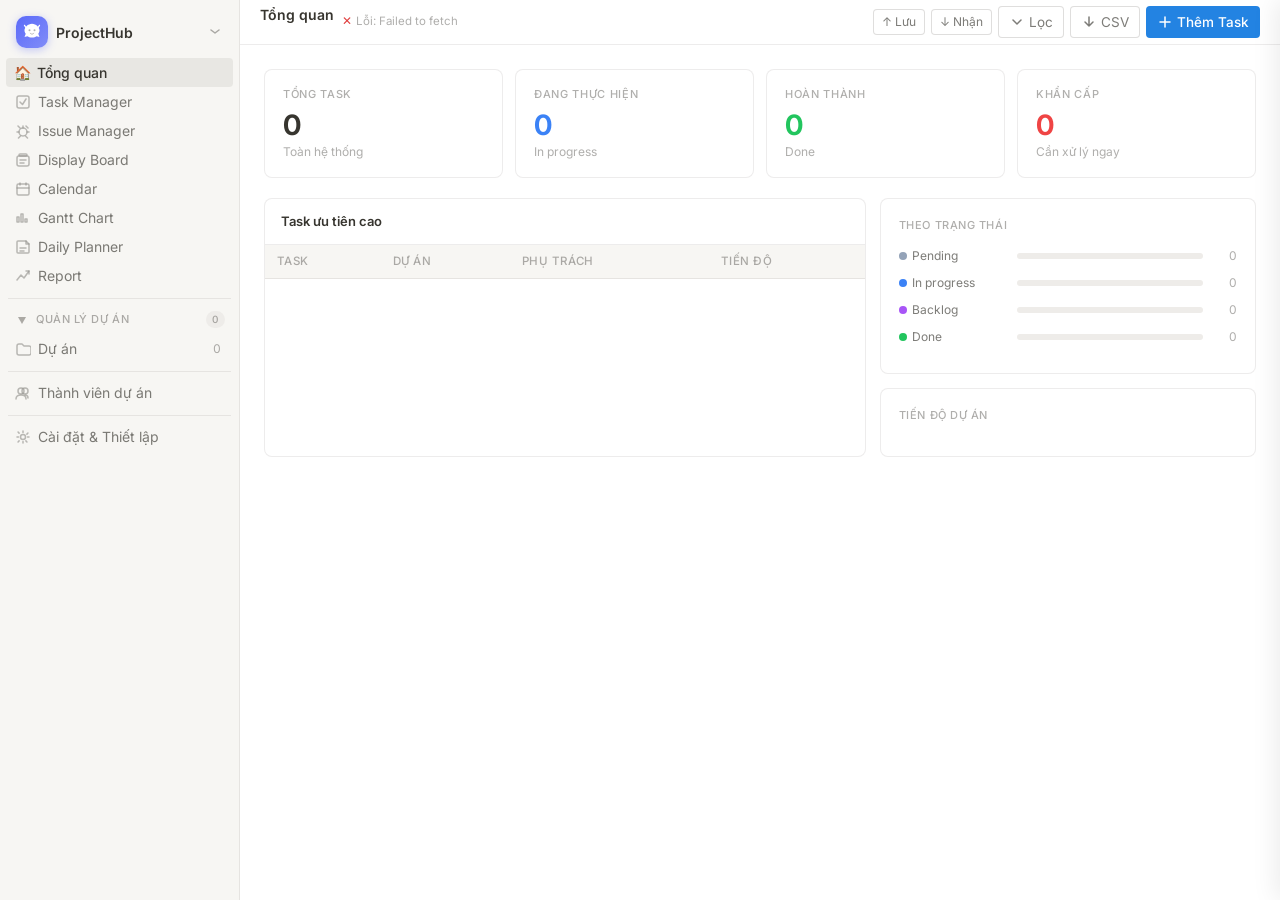
==== index.html @ 3b2a1ba3 "Add files via upload" ====
<!DOCTYPE html>
<html lang="vi">
<head>
<meta charset="UTF-8"/>
<meta name="viewport" content="width=device-width,initial-scale=1.0"/>
<title>ProjectHub – Quản lý dự án</title>
<link rel="stylesheet" href="https://cdn.jsdelivr.net/npm/bootstrap@5.3.3/dist/css/bootstrap.min.css"/>
<script src="https://cdn.jsdelivr.net/npm/bootstrap@5.3.3/dist/js/bootstrap.bundle.min.js"></script>
<link rel="stylesheet" href="styles/main.css"/>
</head>
<body>
</head>
<body>


<!-- LOADING SCREEN -->
<div id="loading-screen" style="
  position:fixed;inset:0;
  background:#f7f6f3;
  display:flex;flex-direction:column;
  align-items:center;justify-content:center;
  z-index:9999;
  font-family:'Inter',-apple-system,sans-serif;
  transition:opacity 0.4s ease;
">
  <div style="margin-bottom:20px">
    <svg width="48" height="48" viewBox="0 0 24 24" fill="#5b6af9">
      <path d="M12 2C7 2 3 6.5 3 10c0 1.5.5 3 1.5 4L3 18l3.5-1c1.5 1 3 1.5 5.5 1.5s4-0.5 5.5-1.5L21 18l-1.5-4c1-1 1.5-2.5 1.5-4C21 6.5 17 2 12 2z"/>
      <circle cx="9" cy="10" r="1.2" fill="rgba(255,255,255,0.8)"/>
      <circle cx="15" cy="10" r="1.2" fill="rgba(255,255,255,0.8)"/>
      <path d="M10 13.5c.5.8 1 1 2 1s1.5-.2 2-1" stroke="rgba(255,255,255,0.8)" stroke-width="1" fill="none" stroke-linecap="round"/>
      <path d="M3 4l2 3M21 4l-2 3" stroke="#5b6af9" stroke-width="1.5" stroke-linecap="round"/>
    </svg>
  </div>
  <div style="font-size:20px;font-weight:700;color:#37352f;margin-bottom:8px">ProjectHub</div>
  <div id="loading-msg" style="font-size:13px;color:rgba(55,53,47,0.5);margin-bottom:24px">Đang kết nối Google Sheets...</div>
  <div style="width:200px;height:3px;background:#eeece9;border-radius:99px;overflow:hidden">
    <div id="loading-bar" style="height:100%;width:0%;background:#2383e2;border-radius:99px;transition:width 0.4s ease;animation:loadProgress 2s ease-in-out infinite"></div>
  </div>

  <style>
    @keyframes loadProgress {
      0%   { width:0%; }
      50%  { width:70%; }
      100% { width:90%; }
    }
  </style>
</div>

<!-- ══ SIDEBAR ══ -->
<aside id="sidebar">
  <div class="sb-header">
    <div class="ws-name">
      <div class="ws-av" style="width:32px;height:32px;border-radius:10px;background:linear-gradient(135deg,#5b6af9,#818cf8);display:flex;align-items:center;justify-content:center;flex-shrink:0;box-shadow:0 2px 8px rgba(91,106,249,0.35)">
        <svg width="20" height="20" viewBox="0 0 24 24" fill="white">
          <path d="M12 2C7 2 3 6.5 3 10c0 1.5.5 3 1.5 4L3 18l3.5-1c1.5 1 3 1.5 5.5 1.5s4-0.5 5.5-1.5L21 18l-1.5-4c1-1 1.5-2.5 1.5-4C21 6.5 17 2 12 2z"/>
          <circle cx="9" cy="10" r="1.2" fill="rgba(0,0,0,0.3)"/>
          <circle cx="15" cy="10" r="1.2" fill="rgba(0,0,0,0.3)"/>
          <path d="M10 13.5c.5.8 1 1 2 1s1.5-.2 2-1" stroke="rgba(0,0,0,0.3)" stroke-width="1" fill="none" stroke-linecap="round"/>
          <path d="M3 4l2 3M21 4l-2 3" stroke="white" stroke-width="1.5" stroke-linecap="round"/>
        </svg>
      </div>
      <span style="flex:1">ProjectHub</span>
      <span style="display:inline-flex;opacity:0.4"><svg width="16" height="16" viewBox="0 0 16 16" fill="none" stroke="currentColor" stroke-width="1.5" stroke-linecap="round" stroke-linejoin="round" ><path d="M4 6l4 3 4-3"/></svg></span>
    </div>
  </div>
  <div class="sb-sec">
    <nav id="main-nav">
      <div class="nav-item active" data-view="dashboard"><span>🏠</span>Tổng quan</div>
      <div class="nav-item" data-view="tasks"><span class="nav-icon"><svg width="16" height="16" viewBox="0 0 16 16" fill="none" stroke="currentColor" stroke-width="1.5" stroke-linecap="round" stroke-linejoin="round" ><rect x="2" y="2" width="12" height="12" rx="2"/><path d="M5 8l2.5 2.5L11 5"/></svg></span>Task Manager</div>
      <div class="nav-item" data-view="issues"><span class="nav-icon"><svg width="16" height="16" viewBox="0 0 16 16" fill="none" stroke="currentColor" stroke-width="1.5" stroke-linecap="round" stroke-linejoin="round" ><circle cx="8" cy="9" r="4"/><path d="M8 5V3m-3 2l-2-2m10 2l-2-2M4 9H2m10 0h2M5.5 13l-2 2m7-2l2 2"/></svg></span>Issue Manager</div>
      <div class="nav-item" data-view="board"><span class="nav-icon"><svg width="16" height="16" viewBox="0 0 16 16" fill="none" stroke="currentColor" stroke-width="1.5" stroke-linecap="round" stroke-linejoin="round" ><rect x="4" y="2" width="8" height="2" rx="1"/><rect x="2" y="4" width="12" height="10" rx="2"/><path d="M5 8h6M5 11h4"/></svg></span>Display Board</div>
      <div class="nav-item" data-view="calendar"><span class="nav-icon"><svg width="16" height="16" viewBox="0 0 16 16" fill="none" stroke="currentColor" stroke-width="1.5" stroke-linecap="round" stroke-linejoin="round" ><rect x="2" y="3" width="12" height="11" rx="1.5"/><path d="M5 2v2m6-2v2M2 7h12"/></svg></span>Calendar</div>
      <div class="nav-item" data-view="gantt"><span class="nav-icon"><svg width="16" height="16" viewBox="0 0 16 16" fill="none" stroke="currentColor" stroke-width="1.5" stroke-linecap="round" stroke-linejoin="round" ><path d="M2 12h2V7H2v5zm4 0h2V4H6v8zm4 0h2V9h-2v3z"/></svg></span>Gantt Chart</div>
      <div class="nav-item" data-view="planner"><span class="nav-icon"><svg width="16" height="16" viewBox="0 0 16 16" fill="none" stroke="currentColor" stroke-width="1.5" stroke-linecap="round" stroke-linejoin="round" ><path d="M11 2H3a1 1 0 00-1 1v10a1 1 0 001 1h10a1 1 0 001-1V5l-3-3z"/><path d="M11 2v3h3M5 9h6M5 12h4"/></svg></span>Daily Planner</div>
      <div class="nav-item" data-view="report"><span class="nav-icon"><svg width="16" height="16" viewBox="0 0 16 16" fill="none" stroke="currentColor" stroke-width="1.5" stroke-linecap="round" stroke-linejoin="round" ><path d="M2 12l4-5 3 3 5-7"/><path d="M11 3h3v3"/></svg></span>Report</div>
    </nav>
  </div>
  <div class="sb-div"></div>
  <div class="sb-sec">
    <div id="sb-proj-toggle" onclick="toggleSbProjects()" style="display:flex;align-items:center;gap:6px;padding:6px 8px;border-radius:var(--radius-md);cursor:pointer;font-size:11px;font-weight:500;color:var(--text3);letter-spacing:.05em;text-transform:uppercase;user-select:none">
      <span id="sb-proj-arrow" style="display:inline-flex;transition:transform .2s;transform:rotate(90deg)"><svg width="16" height="16" viewBox="0 0 16 16" fill="none" stroke="currentColor" stroke-width="1.5" stroke-linecap="round" stroke-linejoin="round" ><path d="M5 4l7 4-7 4V4z" fill="currentColor" stroke="none"/></svg></span>
      Quản lý dự án
      <span id="sb-proj-total" style="margin-left:auto;background:var(--bg3);border-radius:99px;padding:1px 6px;font-size:10px;color:var(--text3)"></span>
    </div>
    <div id="sb-proj-list" style="display:block;overflow:hidden">
      <div id="sb-projects"></div>
    </div>
  </div>
  <div class="sb-div"></div>
  <div class="sb-sec">
    <div class="nav-item" id="nav-resource" onclick="showView('resource')"><span class="nav-icon"><svg width="16" height="16" viewBox="0 0 16 16" fill="none" stroke="currentColor" stroke-width="1.5" stroke-linecap="round" stroke-linejoin="round" ><circle cx="6" cy="6" r="3"/><circle cx="10" cy="6" r="3"/><path d="M1 14c0-2.5 2-4 5-4s5 1.5 5 4"/><path d="M10 10c1.5 0 3 1 3 3"/></svg></span>Thành viên dự án</div>
  </div>
  <div class="sb-div"></div>
  <div class="sb-sec">
    <div class="nav-item" data-view="settings" onclick="showView('settings')"><span class="nav-icon"><svg width="16" height="16" viewBox="0 0 16 16" fill="none" stroke="currentColor" stroke-width="1.5" stroke-linecap="round" stroke-linejoin="round" ><circle cx="8" cy="8" r="2.5"/><path d="M8 2v1.5m0 9V14m4.95-9.95l-1.06 1.06M4.11 11.89l-1.06 1.06M14 8h-1.5m-9 0H2m9.95 4.95l-1.06-1.06M4.11 4.11L3.05 3.05"/></svg></span>Cài đặt &amp; Thiết lập</div>
  </div>
</aside>

<!-- ══ MAIN ══ -->
<div id="main">
  <header id="header">
    <button id="hamburger" onclick="toggleSidebar()" aria-label="Menu" style="display:none;background:none;border:none;cursor:pointer;padding:4px 6px;border-radius:6px;color:var(--text2);flex-shrink:0;align-items:center;justify-content:center">
      <svg width="20" height="20" viewBox="0 0 20 20" fill="none" stroke="currentColor" stroke-width="1.6" stroke-linecap="round">
        <path d="M3 5h14M3 10h14M3 15h14"/>
      </svg>
    </button>
    <span class="breadcrumb" id="breadcrumb"><b>Tổng quan</b></span>
    <div id="sync-status" style="font-size:11.5px;color:var(--text3);display:flex;align-items:center;gap:4px;margin-right:8px;min-width:160px"></div>
  <div class="hdr-right">
      <button class="btn btn-sm" onclick="manualSave()" title="Lưu dữ liệu lên Sheets" style="font-size:12px">↑ Lưu</button>
      <button class="btn btn-sm" onclick="pollFromSheets(false)" title="Tải dữ liệu mới từ Sheets" style="font-size:12px">↓ Nhận</button>
      <button class="btn" onclick="toggleFilter()"><svg width="16" height="16" viewBox="0 0 16 16" fill="none" stroke="currentColor" stroke-width="1.5" stroke-linecap="round" stroke-linejoin="round" ><path d="M4 6l4 4 4-4"/></svg> Lọc</button>
      <button class="btn" onclick="exportCSV()"><svg width="16" height="16" viewBox="0 0 16 16" fill="none" stroke="currentColor" stroke-width="1.5" stroke-linecap="round" stroke-linejoin="round" ><path d="M8 3v9m-4-4l4 4 4-4"/></svg> CSV</button>
      <button class="btn btn-primary" onclick="openTaskModal()"><svg width="16" height="16" viewBox="0 0 16 16" fill="none" stroke="currentColor" stroke-width="1.5" stroke-linecap="round" stroke-linejoin="round" ><path d="M8 3v10M3 8h10"/></svg> Thêm Task</button>
    </div>
  </header>
  <div id="filter-bar">
    <input class="fi" id="f-search" placeholder="🔍 Tìm kiếm..." oninput="applyFilters()" style="min-width:160px"/>
    <select class="fi" id="f-proj" onchange="applyFilters()"><option value="">Tất cả dự án</option></select>
    <select class="fi" id="f-priority" onchange="applyFilters()"><option value="">Tất cả ưu tiên</option></select>
    <select class="fi" id="f-stage" onchange="applyFilters()"><option value="">Tất cả trạng thái</option></select>
    <select class="fi" id="f-person" onchange="applyFilters()"><option value="">Tất cả thành viên</option></select>
    <button class="btn btn-sm" onclick="clearFilters()"><svg width="16" height="16" viewBox="0 0 16 16" fill="none" stroke="currentColor" stroke-width="1.5" stroke-linecap="round" stroke-linejoin="round" ><path d="M4 4l8 8M12 4l-8 8"/></svg> Xóa</button>
  </div>
  <div id="content">

    <!-- DASHBOARD -->
    <div class="view active" id="view-dashboard">
      <div class="stats-grid">
        <div class="stat-card"><div class="stat-lbl">Tổng Task</div><div class="stat-val" id="s-total">0</div><div class="stat-sub">Toàn hệ thống</div></div>
        <div class="stat-card"><div class="stat-lbl">Đang thực hiện</div><div class="stat-val" id="s-inprog" style="color:#3b82f6">0</div><div class="stat-sub">In progress</div></div>
        <div class="stat-card"><div class="stat-lbl">Hoàn thành</div><div class="stat-val" id="s-done" style="color:#22c55e">0</div><div class="stat-sub">Done</div></div>
        <div class="stat-card"><div class="stat-lbl">Khẩn cấp</div><div class="stat-val" id="s-urgent" style="color:#ef4444">0</div><div class="stat-sub">Cần xử lý ngay</div></div>
      </div>
      <div style="display:grid;grid-template-columns:1.6fr 1fr;gap:14px">
        <div class="tbl-wrap" style="max-height:360px;overflow-y:auto">
          <div style="padding:13px 16px;font-size:13px;font-weight:600;border-bottom:1px solid var(--border)">Task ưu tiên cao</div>
          <table><thead><tr><th>Task</th><th>Dự án</th><th>Phụ trách</th><th>Tiến độ</th></tr></thead>
          <tbody id="dash-tb"></tbody></table>
        </div>
        <div style="display:flex;flex-direction:column;gap:14px">
          <div class="chart-box"><div class="chart-title">Theo trạng thái</div><div id="dash-stage"></div></div>
          <div class="chart-box"><div class="chart-title">Tiến độ dự án</div><div id="dash-proj"></div></div>
        </div>
      </div>
    </div>

    <!-- TASKS -->
    <div class="view" id="view-tasks">
      <div class="sec-hdr"><div class="sec-title">Task Manager</div><span id="task-cnt" style="font-size:12px;color:var(--text3)"></span></div>
      <div class="tbl-wrap">
        <table><thead><tr>
          <th>Tên Task</th><th>Dự án</th><th>Trạng thái</th>
          <th>Ưu tiên</th><th>Phụ trách</th><th>Bắt đầu</th><th>Deadline</th><th>Tiến độ</th><th>Giờ</th>
        </tr></thead><tbody id="task-tbody"></tbody></table>
      </div>
    </div>

    <!-- ISSUES VIEW -->
    <div class="view" id="view-issues">
      <div class="sec-hdr">
        <div class="sec-title" id="issues-title">Issue Manager</div>
        <div style="display:flex;gap:8px;align-items:center">
          <select class="fi" id="f-issue-proj" onchange="renderIssues()" style="font-size:12px"></select>
          <button class="btn btn-primary" onclick="openIssueModal()"><svg width="16" height="16" viewBox="0 0 16 16" fill="none" stroke="currentColor" stroke-width="1.5" stroke-linecap="round" stroke-linejoin="round" ><path d="M8 3v10M3 8h10"/></svg> Thêm Issue</button>
        </div>
      </div>
      <div class="tbl-wrap" style="overflow-x:auto">
        <table id="issues-table" style="min-width:1300px">
          <thead><tr>
            <th style="width:52px">Giao Task</th>
            <th style="width:48px">STT</th>
            <th style="width:70px">Dự án</th>
            <th style="width:100px">Phân hệ</th>
            <th style="min-width:160px">Chức năng</th>
            <th style="min-width:200px">Mô tả Issue</th>
            <th style="width:100px">Ngày log</th>
            <th style="width:110px">Loại</th>
            <th style="width:120px">Người phụ trách</th>
            <th style="width:120px">PIC xử lý Issue</th>
            <th style="width:100px">Tình trạng</th>
            <th style="width:110px">Ngày hoàn thành</th>
            <th style="width:120px">Người kiểm tra</th>
            <th style="width:110px">Ngày xác nhận</th>
            <th style="width:130px">Tình trạng XN</th>
            <th style="min-width:140px">Ghi chú</th>
            <th style="width:80px"></th>
          </tr></thead>
          <tbody id="issues-tbody"></tbody>
        </table>
      </div>
    </div>

    <!-- BOARD -->
    <div class="view" id="view-board">
      <div class="sec-hdr"><div class="sec-title">Display Board</div></div>
      <div class="board-tab-bar">
        <div class="board-tab active" id="btab-stage" onclick="switchBoardTab('stage')"><svg width="16" height="16" viewBox="0 0 16 16" fill="none" stroke="currentColor" stroke-width="1.5" stroke-linecap="round" stroke-linejoin="round" ><path d="M9 2H3a1 1 0 00-1 1v5l7 7 5-5-7-7z"/><circle cx="5" cy="6" r="1" fill="currentColor" stroke="none"/></svg> Theo trạng thái</div>
        <div class="board-tab" id="btab-member" onclick="switchBoardTab('member')"><svg width="16" height="16" viewBox="0 0 16 16" fill="none" stroke="currentColor" stroke-width="1.5" stroke-linecap="round" stroke-linejoin="round" ><circle cx="8" cy="6" r="3"/><path d="M3 14c0-2.5 2-4 5-4s5 1.5 5 4"/></svg> Theo thành viên</div>
      </div>
      <div class="board-cols" id="board-root"></div>
    </div>

    <!-- CALENDAR -->
    <div class="view" id="view-calendar">
      <div class="sec-hdr">
        <div class="sec-title">Calendar</div>
        <div style="display:flex;align-items:center;gap:10px">
          <button class="btn btn-sm" onclick="prevMonth()">‹</button>
          <span id="cal-lbl" style="font-size:13px;font-weight:600;min-width:130px;text-align:center"></span>
          <button class="btn btn-sm" onclick="nextMonth()">›</button>
        </div>
      </div>
      <div class="cal-grid" id="cal-root"></div>
    </div>

    <!-- GANTT -->
    <div class="view" id="view-gantt">
      <div class="sec-hdr"><div class="sec-title">Gantt Chart</div></div>
      <div class="gantt-wrap"><div class="gantt-inner">
        <div class="gantt-lp">
          <div class="gantt-hdr"><span style="flex:1">Task</span><span style="width:80px">Stage</span><span style="width:46px">%</span></div>
          <div id="gantt-left"></div>
        </div>
        <div class="gantt-rp">
          <div class="gantt-tl" id="gantt-tl"></div>
          <div id="gantt-bars"></div>
        </div>
      </div></div>
    </div>

    <!-- PLANNER -->
    <div class="view" id="view-planner">
      <div class="sec-hdr"><div class="sec-title">Daily Planner</div><span id="plan-date" style="font-size:12px;color:var(--text3)"></span></div>
      <div class="planner-grid">
        <div class="pbox">
          <div class="pbox-title">Schedule <span style="margin-left:auto;font-weight:400;font-size:12px;color:var(--text3)">Tổng: <b id="plan-h">0</b>h</span></div>
          <div style="display:grid;grid-template-columns:auto 1fr 55px;gap:8px;font-size:10.5px;font-weight:600;color:var(--text3);text-transform:uppercase;letter-spacing:.04em;padding-bottom:6px;border-bottom:1px solid var(--border);margin-bottom:4px">
            <span>Ưu tiên</span><span>Task</span><span style="text-align:right">Giờ</span>
          </div>
          <div id="plan-rows"></div>
        </div>
        <div class="pbox">
          <div class="pbox-title">Bảng nhiệm vụ</div>
          <div class="mini-grid" id="mini-board"></div>
        </div>
      </div>
    </div>

    <!-- REPORT -->
    <div class="view" id="view-report">
      <div class="sec-hdr"><div class="sec-title">Report & Analytics</div></div>
      <div class="stats-grid" id="r-stats" style="margin-bottom:16px"></div>
      <div class="report-grid">
        <div class="chart-box"><div class="chart-title">Tiến độ theo dự án</div><div id="r-proj"></div></div>
        <div class="chart-box"><div class="chart-title">Phân bố ưu tiên</div><div id="r-prio"></div></div>
        <div class="chart-box"><div class="chart-title">Phân bố trạng thái</div><div id="r-stage"></div></div>
        <div class="chart-box"><div class="chart-title">Task theo bộ phận</div><div id="r-dept"></div></div>
      </div>
    </div>

    <!-- RESOURCE VIEW -->
    <div class="view" id="view-resource">
      <div class="sec-hdr">
        <div class="sec-title">Thành viên dự án</div>
        <button class="btn btn-primary" onclick="openMemberModal()"><svg width="16" height="16" viewBox="0 0 16 16" fill="none" stroke="currentColor" stroke-width="1.5" stroke-linecap="round" stroke-linejoin="round" ><path d="M8 3v10M3 8h10"/></svg> Thêm thành viên</button>
      </div>
      <!-- Stats -->
      <div class="stats-grid" style="grid-template-columns:repeat(4,1fr)" id="res-stats"></div>
      <!-- Filter bar -->
      <div style="display:flex;align-items:center;gap:8px;margin-bottom:16px;flex-wrap:wrap">
        <input class="fi" id="res-search" placeholder="🔍 Tìm thành viên..." oninput="renderResource()" style="min-width:180px"/>
        <select class="fi" id="res-pos-filter" onchange="renderResource()"><option value="">Tất cả vị trí</option></select>
      </div>
      <div id="members-grid" style="background:var(--bg);border:1px solid var(--border);border-radius:var(--radius-lg);overflow:hidden"></div>
    </div>

    <!-- PROJECTS OVERVIEW -->
    <div class="view" id="view-projects">
      <div class="sec-hdr">
        <div class="sec-title">Quản lý dự án</div>
        <button class="btn btn-primary" onclick="openNewProjModal()"><svg width="16" height="16" viewBox="0 0 16 16" fill="none" stroke="currentColor" stroke-width="1.5" stroke-linecap="round" stroke-linejoin="round" ><path d="M8 3v10M3 8h10"/></svg> Tạo dự án mới</button>
      </div>
      <div style="display:flex;gap:0;border-bottom:1px solid var(--border);margin-bottom:20px">
        <div id="ptab-open" onclick="switchProjOverviewTab('open')" style="padding:8px 16px;font-size:13px;cursor:pointer;color:var(--accent);border-bottom:2px solid var(--accent);font-weight:500;margin-bottom:-1px">Đang mở</div>
        <div id="ptab-closed" onclick="switchProjOverviewTab('closed')" style="padding:8px 16px;font-size:13px;cursor:pointer;color:var(--text2);border-bottom:2px solid transparent;margin-bottom:-1px">Đã đóng</div>
      </div>
      <div id="proj-overview-cards" style="background:var(--bg);border:1px solid var(--border);border-radius:var(--radius-lg);overflow:hidden"></div>
    </div>

    <!-- PROJECT DETAIL VIEW -->
    <div class="view" id="view-proj-detail">
      <div style="display:flex;align-items:center;gap:10px;margin-bottom:20px">
        <button class="btn btn-sm" onclick="backToProjList()"><svg width="16" height="16" viewBox="0 0 16 16" fill="none" stroke="currentColor" stroke-width="1.5" stroke-linecap="round" stroke-linejoin="round" ><path d="M10 8H3m0 0l3-3M3 8l3 3"/></svg> Quản lý dự án</button>
        <div id="vpd-breadcrumb" style="font-size:13px;color:var(--text2)"></div>
      </div>
      <div id="vpd-content"></div>
    </div>

    <!-- SETTINGS -->
    <div class="view" id="view-settings">
      <div class="sec-hdr"><div class="sec-title">Cài đặt hệ thống</div></div>
      <div class="settings-layout">
        <div class="settings-nav">
          <div class="settings-nav-item active" data-sec="stages">Trạng thái</div>
          <div class="settings-nav-item" data-sec="priorities">Mức độ ưu tiên</div>
          <div class="settings-nav-item" data-sec="positions">Vị trí</div>
          <div class="settings-nav-item" data-sec="modules">Phân hệ</div>
          <div class="settings-nav-item" data-sec="issueTypes">Loại Issue</div>
          <div class="settings-nav-item" data-sec="issueStatuses">Tình trạng Issue</div>
          <div class="settings-nav-item" data-sec="confirmStatuses">Tình trạng XN</div>
        </div>
        <div class="settings-content">

          <!-- STAGES SECTION -->
          <div class="settings-section active" id="sec-stages">
            <div class="settings-title">Trạng thái Task</div>
            <div class="settings-desc">Quản lý các trạng thái dùng trong hệ thống. Trạng thái được áp dụng cho tất cả task.</div>
            <table class="cat-table"><thead><tr><th>Màu</th><th>Tên trạng thái</th><th>Mô tả</th><th style="width:80px">Hành động</th></tr></thead>
            <tbody id="stages-tbody"></tbody></table>
            <div class="add-row" id="stage-add-row">
              <input id="new-stage-name" placeholder="Tên trạng thái mới..." style="flex:1" onkeydown="if(event.key==='Enter')addCategory('stages')" />
              <input id="new-stage-color" type="color" value="#3b82f6" style="width:38px;height:32px;padding:2px;border:1px solid var(--border2);border-radius:var(--radius-md);cursor:pointer" />
              <input id="new-stage-desc" placeholder="Mô tả..." style="flex:1" />
              <button class="btn btn-primary btn-sm" onclick="addCategory('stages')">+ Thêm</button>
            </div>
          </div>

          <!-- PRIORITIES SECTION -->
          <div class="settings-section" id="sec-priorities">
            <div class="settings-title">Mức độ ưu tiên</div>
            <div class="settings-desc">Quản lý các mức ưu tiên. Mức độ được áp dụng khi tạo và lọc task.</div>
            <table class="cat-table"><thead><tr><th>Màu</th><th>Tên ưu tiên</th><th>Mô tả</th><th style="width:80px">Hành động</th></tr></thead>
            <tbody id="priorities-tbody"></tbody></table>
            <div class="add-row">
              <input id="new-priority-name" placeholder="Tên mức ưu tiên mới..." style="flex:1" onkeydown="if(event.key==='Enter')addCategory('priorities')" />
              <input id="new-priority-color" type="color" value="#f97316" style="width:38px;height:32px;padding:2px;border:1px solid var(--border2);border-radius:var(--radius-md);cursor:pointer" />
              <input id="new-priority-desc" placeholder="Mô tả..." style="flex:1" />
              <button class="btn btn-primary btn-sm" onclick="addCategory('priorities')">+ Thêm</button>
            </div>
          </div>

          <!-- POSITIONS SECTION -->
          <div class="settings-section" id="sec-positions">
            <div class="settings-title">Vị trí (Chức danh)</div>
            <div class="settings-desc">Quản lý các vị trí/chức danh trong nhóm dự án. Được dùng khi thêm thành viên.</div>
            <table class="cat-table"><thead><tr><th>Màu</th><th>Tên vị trí</th><th>Mô tả</th><th style="width:80px">Hành động</th></tr></thead>
            <tbody id="positions-tbody"></tbody></table>
            <div class="add-row">
              <input id="new-position-name" placeholder="Tên vị trí mới (PM, Lead, Member...)..." style="flex:1" onkeydown="if(event.key==='Enter')addCategory('positions')" />
              <input id="new-position-color" type="color" value="#2563eb" style="width:38px;height:32px;padding:2px;border:1px solid var(--border2);border-radius:var(--radius-md);cursor:pointer" />
              <input id="new-position-desc" placeholder="Mô tả vai trò..." style="flex:1" />
              <button class="btn btn-primary btn-sm" onclick="addCategory('positions')">+ Thêm</button>
            </div>
          </div>

          <!-- MODULES SECTION -->
          <div class="settings-section" id="sec-modules">
            <div class="settings-title">Phân hệ</div>
            <div class="settings-desc">Quản lý danh mục phân hệ. Mỗi phân hệ có tên viết tắt (hiển thị trong bảng) và tên đầy đủ.</div>
            <table class="cat-table"><thead><tr>
              <th>Màu</th><th>Tên viết tắt</th><th>Tên đầy đủ</th><th style="width:80px">Hành động</th>
            </tr></thead>
            <tbody id="modules-tbody"></tbody></table>
            <div class="add-row">
              <input id="new-module-name" placeholder="Tên viết tắt (VD: KT, CRM...)" style="width:140px;text-transform:uppercase" onkeydown="if(event.key==='Enter')addCategory('modules')" oninput="this.value=this.value.toUpperCase()" />
              <input id="new-module-color" type="color" value="#3b82f6" style="width:38px;height:32px;padding:2px;border:1px solid var(--border2);border-radius:var(--radius-md);cursor:pointer" />
              <input id="new-module-fullname" placeholder="Tên đầy đủ phân hệ..." style="flex:1" onkeydown="if(event.key==='Enter')addCategory('modules')" />
              <button class="btn btn-primary btn-sm" onclick="addCategory('modules')">+ Thêm</button>
            </div>
          </div>

          <!-- ISSUE TYPES SECTION -->
          <div class="settings-section" id="sec-issueTypes">
            <div class="settings-title">Loại Issue</div>
            <div class="settings-desc">Quản lý các loại issue. Được dùng ở cột "Loại" trong Issue Manager.</div>
            <table class="cat-table"><thead><tr>
              <th>Màu</th><th>Tên loại</th><th>Mô tả</th><th style="width:80px">Hành động</th>
            </tr></thead>
            <tbody id="issueTypes-tbody"></tbody></table>
            <div class="add-row">
              <input id="new-issueType-name" placeholder="Tên loại issue..." style="flex:1" onkeydown="if(event.key==='Enter')addCategory('issueTypes')" />
              <input id="new-issueType-color" type="color" value="#ef4444" style="width:38px;height:32px;padding:2px;border:1px solid var(--border2);border-radius:var(--radius-md);cursor:pointer" />
              <input id="new-issueType-desc" placeholder="Mô tả..." style="flex:1" />
              <button class="btn btn-primary btn-sm" onclick="addCategory('issueTypes')">+ Thêm</button>
            </div>
          </div>

          <!-- ISSUE STATUSES SECTION -->
          <div class="settings-section" id="sec-issueStatuses">
            <div class="settings-title">Tình trạng Issue</div>
            <div class="settings-desc">Quản lý các tình trạng xử lý issue. Cột "Tình trạng" trong Issue Manager sẽ lấy từ danh mục này.</div>
            <table class="cat-table"><thead><tr><th>Màu</th><th>Tên tình trạng</th><th>Mô tả</th><th style="width:80px">Hành động</th></tr></thead>
            <tbody id="issueStatuses-tbody"></tbody></table>
            <div class="add-row">
              <input id="new-issueStatus-name" placeholder="Tên tình trạng mới..." style="flex:1" onkeydown="if(event.key==='Enter')addCategory('issueStatuses')" />
              <input id="new-issueStatus-color" type="color" value="#3b82f6" style="width:38px;height:32px;padding:2px;border:1px solid var(--border2);border-radius:var(--radius-md);cursor:pointer" />
              <input id="new-issueStatus-desc" placeholder="Mô tả..." style="flex:1" />
              <button class="btn btn-primary btn-sm" onclick="addCategory('issueStatuses')">+ Thêm</button>
            </div>
          </div>

          <!-- CONFIRM STATUSES SECTION -->
          <div class="settings-section" id="sec-confirmStatuses">
            <div class="settings-title">Tình trạng xác nhận</div>
            <div class="settings-desc">Quản lý các tình trạng xác nhận issue. Cột "Tình trạng XN" trong Issue Manager lấy từ đây.</div>
            <table class="cat-table"><thead><tr><th>Màu</th><th>Tên tình trạng</th><th>Mô tả</th><th style="width:80px">Hành động</th></tr></thead>
            <tbody id="confirmStatuses-tbody"></tbody></table>
            <div class="add-row">
              <input id="new-confirmStatus-name" placeholder="Tên tình trạng xác nhận..." style="flex:1" onkeydown="if(event.key==='Enter')addCategory('confirmStatuses')" />
              <input id="new-confirmStatus-color" type="color" value="#16a34a" style="width:38px;height:32px;padding:2px;border:1px solid var(--border2);border-radius:var(--radius-md);cursor:pointer" />
              <input id="new-confirmStatus-desc" placeholder="Mô tả..." style="flex:1" />
              <button class="btn btn-primary btn-sm" onclick="addCategory('confirmStatuses')">+ Thêm</button>
            </div>
          </div>

        </div>
      </div>
    </div>

  </div><!-- /content -->
</div><!-- /main -->

<!-- DETAIL PANEL -->
<div id="dp">
  <div class="dp-hdr">
    <div style="flex:1">
      <div id="dp-title" style="font-size:16px;font-weight:600;margin-bottom:5px"></div>
      <div id="dp-sub" style="font-size:12px;color:var(--text3)"></div>
    </div>
    <button class="modal-close" onclick="closeDP()"><svg width="16" height="16" viewBox="0 0 16 16" fill="none" stroke="currentColor" stroke-width="1.5" stroke-linecap="round" stroke-linejoin="round" ><path d="M4 4l8 8M12 4l-8 8"/></svg></button>
  </div>
  <div class="dp-body">
    <div style="display:flex;gap:8px;flex-wrap:wrap;margin-bottom:16px" id="dp-badges"></div>
    <div class="dp-fl">
      <div class="dp-fl-label">Tiến độ</div>
      <div class="prog-wrap" style="margin-top:6px">
        <div class="prog-track" style="height:10px;flex:1"><div id="dp-bar" style="height:100%;border-radius:99px;background:var(--accent)"></div></div>
        <span class="prog-pct" id="dp-pct">0%</span>
      </div>
    </div>
    <div class="frow" style="margin-bottom:14px">
      <div class="dp-fl"><div class="dp-fl-label">Bắt đầu</div><div class="dp-fl-val" id="dp-start"></div></div>
      <div class="dp-fl"><div class="dp-fl-label">Deadline</div><div class="dp-fl-val" id="dp-due"></div></div>
    </div>
    <div class="frow" style="margin-bottom:14px">
      <div class="dp-fl"><div class="dp-fl-label">Phụ trách</div><div class="dp-fl-val" id="dp-person"></div></div>
      <div class="dp-fl"><div class="dp-fl-label">Số giờ</div><div class="dp-fl-val" id="dp-hours"></div></div>
    </div>
    <div class="dp-fl"><div class="dp-fl-label">Mô tả</div><div class="dp-fl-val" id="dp-desc" style="color:var(--text2);line-height:1.6;margin-top:4px"></div></div>
    <div style="display:flex;gap:8px;margin-top:20px">
      <button class="btn btn-primary" style="flex:1" id="dp-edit-btn"><svg width="16" height="16" viewBox="0 0 16 16" fill="none" stroke="currentColor" stroke-width="1.5" stroke-linecap="round" stroke-linejoin="round" ><path d="M11 2l3 3-8 8H3v-3l8-8z"/></svg> Chỉnh sửa</button>
      <button class="btn btn-danger" id="dp-del-btn"><svg width="16" height="16" viewBox="0 0 16 16" fill="none" stroke="currentColor" stroke-width="1.5" stroke-linecap="round" stroke-linejoin="round" ><path d="M3 5h10m-7 0V3h4v2M6 5v7m4-7v7M4 5l1 9h6l1-9"/></svg> Xóa</button>
    </div>
  </div>
</div>

<!-- TASK MODAL -->
<div id="modal-ov">
  <div id="modal">
    <div class="modal-hdr">
      <div class="modal-title" id="modal-title">Thêm Task mới</div>
      <button class="modal-close" onclick="closeTaskModal()"><svg width="16" height="16" viewBox="0 0 16 16" fill="none" stroke="currentColor" stroke-width="1.5" stroke-linecap="round" stroke-linejoin="round" ><path d="M4 4l8 8M12 4l-8 8"/></svg></button>
    </div>
    <div class="modal-body">
      <div class="fg" style="margin-bottom:14px">
        <label class="fl">Tên Task *</label>
        <input class="fi-inp" id="fi-name" placeholder="Nhập tên task..."/>
      </div>
      <div class="frow">
        <div class="fg"><label class="fl">Dự án</label><select class="fi-sel" id="fi-proj"></select></div>
        
      </div>
      <div class="frow">
        <div class="fg"><label class="fl">Trạng thái</label><select class="fi-sel" id="fi-stage"></select></div>
        <div class="fg"><label class="fl">Mức độ ưu tiên</label><select class="fi-sel" id="fi-priority"></select></div>
      </div>
      <div class="frow">
        <div class="fg"><label class="fl">Người phụ trách</label>
          <select class="fi-sel" id="fi-person"></select>
        </div>
        <div class="fg"><label class="fl">Số giờ ước tính</label><input class="fi-inp" type="number" id="fi-hours" min="1" value="8"/></div>
      </div>
      <div class="frow">
        <div class="fg"><label class="fl">Ngày bắt đầu</label><input class="fi-inp" type="date" id="fi-start"/></div>
        <div class="fg"><label class="fl">Deadline</label><input class="fi-inp" type="date" id="fi-due"/></div>
      </div>
      <div class="fg">
        <label class="fl">Tiến độ (%)</label>
        <div style="display:flex;align-items:center;gap:10px">
          <input type="range" id="fi-prog" min="0" max="100" value="0" style="flex:1" oninput="document.getElementById('fi-prog-val').textContent=this.value+'%'"/>
          <span id="fi-prog-val" style="font-size:13px;font-weight:500;min-width:36px">0%</span>
        </div>
      </div>
      <div class="fg"><label class="fl">Mô tả</label><textarea class="fi-ta" id="fi-desc" placeholder="Mô tả chi tiết..."></textarea></div>
    </div>
    <div class="modal-ftr">
      <button class="btn" onclick="closeTaskModal()">Hủy</button>
      <button class="btn btn-primary" onclick="saveTask()">Lưu Task</button>
    </div>
  </div>
</div>

<!-- PROJECT MODAL -->
<div id="proj-modal-ov" style="position:fixed;inset:0;background:rgba(15,15,15,.35);display:none;align-items:center;justify-content:center;z-index:999;backdrop-filter:blur(2px)">
  <div style="background:var(--bg);border-radius:var(--radius-lg);width:560px;max-height:85vh;overflow-y:auto;box-shadow:0 24px 64px rgba(0,0,0,.2);border:1px solid var(--border)">
    <div class="modal-hdr"><div class="modal-title">Tạo dự án mới</div><button class="modal-close" onclick="closeProjModal()"><svg width="16" height="16" viewBox="0 0 16 16" fill="none" stroke="currentColor" stroke-width="1.5" stroke-linecap="round" stroke-linejoin="round" ><path d="M4 4l8 8M12 4l-8 8"/></svg></button></div>
    <div class="modal-body">
      <div class="frow" style="grid-template-columns:140px 1fr 1fr">
        <div class="fg"><label class="fl">Mã dự án *</label><input class="fi-inp" id="pfi-code" placeholder="PRJ-001" style="text-transform:uppercase" oninput="this.value=this.value.toUpperCase()"/></div>
        <div class="fg"><label class="fl">Tên viết tắt *</label><input class="fi-inp" id="pfi-short" placeholder="VD: FIN, OPS..." style="text-transform:uppercase" oninput="this.value=this.value.toUpperCase()" maxlength="8"/></div>
        <div class="fg"><label class="fl">Tình trạng</label>
          <select class="fi-sel" id="pfi-status"><option value="open">Đang mở</option><option value="closed">Đã đóng</option></select>
        </div>
      </div>
      <div class="fg"><label class="fl">Logo URL (link ảnh logo dự án)</label><input class="fi-inp" id="pfi-logo" placeholder="https://..." /></div>
      <div class="fg"><label class="fl">Tên dự án *</label><input class="fi-inp" id="pfi-name" placeholder="Nhập tên đầy đủ của dự án..." style="font-size:14px;font-weight:500"/></div>
      <div class="fg"><label class="fl">Mô tả dự án</label><textarea class="fi-ta" id="pfi-desc" placeholder="Mô tả ngắn về dự án..."></textarea></div>
      <div class="frow">
        <div class="fg"><label class="fl">Ngày bắt đầu</label><input class="fi-inp" type="date" id="pfi-start"/></div>
        <div class="fg"><label class="fl">Ngày kết thúc dự kiến</label><input class="fi-inp" type="date" id="pfi-end"/></div>
        <div class="fg"><label class="fl">Màu chủ đề</label><input type="color" id="pfi-color" value="#2563eb" style="width:100%;height:36px;padding:3px;border:1px solid var(--border2);border-radius:var(--radius-md);cursor:pointer"/></div>
      </div>
      <div class="fg"><label class="fl">Quản lý dự án</label><input class="fi-inp" id="pfi-pm" placeholder="Tên người quản lý..."/></div>
    </div>
    <div class="modal-ftr">
      <button class="btn" onclick="closeProjModal()">Hủy</button>
      <button class="btn btn-primary" onclick="saveProject()">Tạo dự án</button>
    </div>
  </div>
</div>

<!-- CONFIRM -->
<div id="confirm-ov">
  <div id="confirm-box">
    <h3 id="confirm-title">Xác nhận</h3>
    <p id="confirm-msg">Bạn có chắc chắn?</p>
    <div class="frow">
      <button class="btn" onclick="confirmResolve(false)">Hủy</button>
      <button class="btn btn-danger" onclick="confirmResolve(true)" id="confirm-ok-btn">Xác nhận</button>
    </div>
  </div>
</div>


<!-- MEMBER MODAL -->
<div id="member-modal-ov" style="position:fixed;inset:0;background:rgba(15,15,15,.35);display:none;align-items:center;justify-content:center;z-index:999;backdrop-filter:blur(2px)">
  <div style="background:var(--bg);border-radius:var(--radius-lg);width:520px;max-height:85vh;overflow-y:auto;box-shadow:0 24px 64px rgba(0,0,0,.2);border:1px solid var(--border)">
    <div class="modal-hdr">
      <div class="modal-title" id="member-modal-title">Thêm thành viên</div>
      <button class="modal-close" onclick="closeMemberModal()"><svg width="16" height="16" viewBox="0 0 16 16" fill="none" stroke="currentColor" stroke-width="1.5" stroke-linecap="round" stroke-linejoin="round" ><path d="M4 4l8 8M12 4l-8 8"/></svg></button>
    </div>
    <div class="modal-body">
      <div class="frow">
        <div class="fg"><label class="fl">Họ và tên *</label><input class="fi-inp" id="mfi-name" placeholder="Nguyễn Văn A..."/></div>
        <div class="fg"><label class="fl">Email *</label><input class="fi-inp" id="mfi-email" type="email" placeholder="example@company.com"/></div>
      </div>
      <div class="fg"><label class="fl">Vị trí / Chức danh</label><select class="fi-sel" id="mfi-position"></select></div>
      <div class="frow">
        <div class="fg"><label class="fl">Màu avatar</label><input type="color" id="mfi-color" value="#2563eb" style="width:100%;height:36px;padding:3px;border:1px solid var(--border2);border-radius:var(--radius-md);cursor:pointer"/></div>
        <div class="fg"><label class="fl">Số điện thoại</label><input class="fi-inp" id="mfi-phone" placeholder="0901 234 567"/></div>
      </div>
      <div class="fg"><label class="fl">Ghi chú</label><textarea class="fi-ta" id="mfi-note" placeholder="Kỹ năng, thông tin thêm..."></textarea></div>
    </div>
    <div class="modal-ftr">
      <button class="btn" onclick="closeMemberModal()">Hủy</button>
      <button class="btn btn-primary" onclick="saveMember()">Lưu</button>
    </div>
  </div>
</div>


<!-- ISSUE MODAL -->
<div id="issue-modal-ov" style="position:fixed;inset:0;background:rgba(15,15,15,.35);display:none;align-items:center;justify-content:center;z-index:999;backdrop-filter:blur(2px)">
  <div style="background:var(--bg);border-radius:var(--radius-lg);width:700px;max-height:90vh;overflow-y:auto;box-shadow:0 24px 64px rgba(0,0,0,.2);border:1px solid var(--border)">
    <div class="modal-hdr">
      <div class="modal-title" id="issue-modal-title">Thêm Issue mới</div>
      <button class="modal-close" onclick="closeIssueModal()"><svg width="16" height="16" viewBox="0 0 16 16" fill="none" stroke="currentColor" stroke-width="1.5" stroke-linecap="round" stroke-linejoin="round" ><path d="M4 4l8 8M12 4l-8 8"/></svg></button>
    </div>
    <div class="modal-body">
      <div class="fg"><label class="fl">Dự án *</label><select class="fi-sel" id="ifi-proj"></select></div>
      <div class="frow">
        <div class="fg"><label class="fl">Phân hệ</label><select class="fi-sel" id="ifi-module"></select></div>
        <div class="fg"><label class="fl">Chức năng</label><input class="fi-inp" id="ifi-feature" placeholder="Tên chức năng..."/></div>
      </div>
      <div class="fg"><label class="fl">Mô tả Issue *</label><textarea class="fi-ta" id="ifi-desc" placeholder="Mô tả chi tiết issue..."></textarea></div>
      <div class="frow">
        <div class="fg"><label class="fl">Ngày log Issue</label><input class="fi-inp" type="date" id="ifi-log-date"/></div>
        <div class="fg"><label class="fl">Loại Issue</label><select class="fi-sel" id="ifi-type"></select></div>
      </div>
      <div class="frow">
        <div class="fg"><label class="fl">Người phụ trách</label><select class="fi-sel" id="ifi-owner"></select></div>
        <div class="fg"><label class="fl">PIC xử lý Issue</label><select class="fi-sel" id="ifi-pic"></select></div>
      </div>
      <div class="frow">
        <div class="fg"><label class="fl">Tình trạng</label><select class="fi-sel" id="ifi-status"></select></div>
        <div class="fg"><label class="fl">Ngày hoàn thành</label><input class="fi-inp" type="date" id="ifi-done-date"/></div>
      </div>
      <div class="frow">
        <div class="fg"><label class="fl">Người kiểm tra</label><select class="fi-sel" id="ifi-tester"></select></div>
        <div class="fg"><label class="fl">Ngày xác nhận</label><input class="fi-inp" type="date" id="ifi-confirm-date"/></div>
      </div>
      <div class="fg"><label class="fl">Tình trạng xác nhận</label><select class="fi-sel" id="ifi-confirm-status"></select></div>
      <div class="fg"><label class="fl">Ghi chú</label><textarea class="fi-ta" id="ifi-note" placeholder="Ghi chú thêm..." style="min-height:50px"></textarea></div>
    </div>
    <div class="modal-ftr">
      <button class="btn" onclick="closeIssueModal()">Hủy</button>
      <button class="btn btn-primary" onclick="saveIssue()">Lưu Issue</button>
    </div>
  </div>
</div>

<div id="toast"></div>
<script>
/* ══════════════════════════════════════════
   CONFIG — Chỉ sửa GAS_URL tại đây
   ══════════════════════════════════════════ */
const GAS_URL = 'https://script.google.com/macros/s/AKfycby-X4xIjkf5x2qyGLiAznwaOIR0VXLTr8fKn8bM8nwtPkMZXL781iP-clcPOAyjcbGk/exec';
</script>
<!-- Store & Router -->
<script src="src/store.js"></script>
<script src="src/router.js"></script>

<!-- Core: logic, utils, sync, resolvers -->
<script src="src/app.core.js"></script>

<!-- Views: tách riêng từng module -->
<script src="src/views/dashboard.js"></script>
<script src="src/views/tasks.js"></script>
<script src="src/views/issues.js"></script>
<script src="src/views/board.js"></script>
<script src="src/views/calendar.js"></script>
<script src="src/views/gantt.js"></script>
<script src="src/views/planner.js"></script>
<script src="src/views/report.js"></script>
<script src="src/views/projects.js"></script>
<script src="src/views/settings.js"></script>
<script src="src/views/members.js"></script>
<script src="src/views/permissions.js"></script>

<!-- INIT: chạy sau khi tất cả scripts đã load -->
<script>
(async function() {
  // 1. Bind global vars → store
  if (window.__store__) window.__store__.bindGlobals();

  // 2. Init dropdowns
  rebuildFilterDropdowns();
  rebuildTaskModalDropdowns();
  rebuildPersonDropdowns();

  // 3. Load từ Sheets
  if (GAS_URL && !GAS_URL.includes('YOUR_DEPLOYMENT_ID')) {
    const loaded = await loadFromSheets();
    if (loaded) {
      startPolling(30000);
    } else {
      hideLoadingScreen('Lỗi kết nối — bắt đầu với dữ liệu trống');
    }
  } else {
    showSyncStatus('offline', 'Chưa kết nối Google Sheets');
    hideLoadingScreen('Chưa cấu hình Google Sheets');
  }

  // 4. Render sidebar
  renderSidebarProjects();

  // 5. Init router (wrap showView, enable back/forward)
  if (window.__router__) window.__router__.init();
})();
</script>
</body>
</html>
---- styles/main.css ----
@import url('https://fonts.googleapis.com/css2?family=Inter:wght@400;450;500;600;700&display=swap');

*, *::before, *::after { box-sizing: border-box; margin: 0; padding: 0; }

:root {
  --bg:        #ffffff;
  --bg2:       #f7f6f3;
  --bg3:       #eeece9;
  --bg4:       #e3e1dc;
  --bg-hover:  rgba(55,53,47,0.06);
  --bg-active: rgba(55,53,47,0.08);
  --border:    rgba(55,53,47,0.09);
  --border2:   rgba(55,53,47,0.16);
  --text:      #37352f;
  --text2:     rgba(55,53,47,0.65);
  --text3:     rgba(55,53,47,0.4);
  --accent:    #2383e2;
  --accent2:   #1a73d1;
  --accent-soft: rgba(35,131,226,0.08);
  --accent-border: rgba(35,131,226,0.3);
  --red:       #e03e3e;
  --red-soft:  rgba(224,62,62,0.08);
  --orange:    #d9730d;
  --orange-soft: rgba(217,115,13,0.08);
  --yellow:    #dfab01;
  --yellow-soft: rgba(223,171,1,0.08);
  --green:     #0f7b6c;
  --green-soft: rgba(15,123,108,0.08);
  --purple:    #6940a5;
  --purple-soft: rgba(105,64,165,0.08);
  --sidebar-w: 240px;
  --header-h:  45px;
  --radius:    3px;
  --radius-md: 4px;
  --radius-lg: 6px;
  --radius-xl: 8px;
  --shadow-sm: 0 1px 2px rgba(0,0,0,0.05);
  --shadow-md: rgba(15,15,15,0.05) 0 0 0 1px, rgba(15,15,15,0.1) 0 3px 6px, rgba(15,15,15,0.2) 0 9px 24px;
  --shadow-lg: rgba(15,15,15,0.05) 0 0 0 1px, rgba(15,15,15,0.15) 0 5px 10px, rgba(15,15,15,0.25) 0 15px 40px;
  --shadow-xl: rgba(15,15,15,0.05) 0 0 0 1px, rgba(15,15,15,0.15) 0 8px 16px, rgba(15,15,15,0.3) 0 20px 60px;
  --font:      'Inter', -apple-system, BlinkMacSystemFont, 'Segoe UI', sans-serif;
  --font-mono: 'SFMono-Regular', Consolas, 'Liberation Mono', Menlo, monospace;
  --ease:      cubic-bezier(0.25, 0.46, 0.45, 0.94);
}

html { -webkit-font-smoothing: antialiased; }
body {
  font-family: var(--font);
  background: var(--bg);
  color: var(--text);
  font-size: 14px;
  line-height: 1.5;
  display: flex;
  height: 100vh;
  overflow: hidden;
}

/* ── SIDEBAR ── */
#sidebar {
  width: var(--sidebar-w);
  background: var(--bg2);
  border-right: 1px solid var(--border);
  display: flex; flex-direction: column;
  flex-shrink: 0; overflow-y: auto; overflow-x: hidden;
  user-select: none;
}
#sidebar::-webkit-scrollbar { width: 0; }

.sb-header { padding: 12px 10px 4px; }
.ws-name {
  font-weight: 600; font-size: 14px;
  display: flex; align-items: center; gap: 8px;
  padding: 4px 6px; border-radius: var(--radius-md);
  cursor: pointer; color: var(--text);
  transition: background 0.1s;
}
.ws-name:hover { background: var(--bg-hover); }
.ws-av {
  width: 24px; height: 24px;
  border-radius: 5px;
  display: flex; align-items: center; justify-content: center;
  flex-shrink: 0;
}

.sb-sec { padding: 2px 6px 4px; }
.sb-lbl {
  font-size: 11.5px; color: var(--text3); font-weight: 500;
  padding: 6px 8px 2px; letter-spacing: 0.04em;
  text-transform: uppercase;
}
.nav-item {
  display: flex; align-items: center; gap: 6px;
  padding: 4px 8px; border-radius: var(--radius-md);
  cursor: pointer; font-size: 14px; color: var(--text2);
  transition: background 0.1s;
  white-space: nowrap; overflow: hidden; text-overflow: ellipsis;
}
.nav-item:hover { background: var(--bg-hover); color: var(--text); }
.nav-item.active { background: var(--bg-active); color: var(--text); font-weight: 500; }
.nav-icon { width: 18px; height: 18px; display: flex; align-items: center; justify-content: center; opacity: 0.5; flex-shrink: 0; }
.nav-item:hover .nav-icon { opacity: 0.8; }
.nav-item.active .nav-icon { opacity: 1; }
.nav-dot { width: 8px; height: 8px; border-radius: 50%; flex-shrink: 0; }
.sb-div { height: 1px; background: var(--border); margin: 4px 8px; }
.proj-badge {
  margin-left: auto; font-size: 12px; color: var(--text3);
  background: transparent; padding: 0 4px;
  font-variant-numeric: tabular-nums;
}
#sb-proj-toggle:hover { background: var(--bg-hover); }

/* ── MAIN ── */
#main { flex: 1; display: flex; flex-direction: column; overflow: hidden; }

/* ── HEADER ── */
#header {
  height: var(--header-h);
  border-bottom: 1px solid var(--border);
  display: flex; align-items: center;
  padding: 0 20px; gap: 8px;
  background: var(--bg); flex-shrink: 0;
}
.breadcrumb { font-size: 14px; color: var(--text2); }
.breadcrumb b { color: var(--text); font-weight: 600; }
.hdr-right { margin-left: auto; display: flex; align-items: center; gap: 6px; }

/* ── BUTTONS ── */
.btn {
  display: inline-flex; align-items: center; gap: 4px;
  padding: 5px 10px; border-radius: var(--radius-md);
  border: 1px solid var(--border2);
  background: var(--bg); cursor: pointer;
  font-size: 13.5px; font-weight: 400; color: var(--text2);
  transition: background 0.1s, filter 0.1s;
  font-family: var(--font); white-space: nowrap;
}
.btn:hover { background: var(--bg-hover); color: var(--text); }
.btn:active { filter: brightness(0.96); }
.btn-primary {
  background: var(--accent); color: #fff; border-color: transparent;
  font-weight: 500;
}
.btn-primary:hover { background: var(--accent2); }
.btn-sm { padding: 3px 8px; font-size: 12.5px; }
.btn-danger { background: var(--red-soft); color: var(--red); border-color: transparent; }
.btn-danger:hover { background: rgba(224,62,62,0.13); }

/* ── FILTER BAR ── */
#filter-bar {
  display: none; align-items: center; gap: 6px;
  padding: 8px 20px; border-bottom: 1px solid var(--border);
  background: var(--bg2); flex-shrink: 0; flex-wrap: wrap;
}
#filter-bar.open { display: flex; }
.fi {
  padding: 4px 8px; border: 1px solid var(--border2);
  border-radius: var(--radius-md); font-size: 13px;
  background: var(--bg); color: var(--text); font-family: var(--font);
}
.fi:focus { outline: none; border-color: var(--accent); box-shadow: 0 0 0 2px var(--accent-soft); }

/* ── CONTENT ── */
#content { flex: 1; overflow-y: auto; overflow-x: hidden; }
.view { display: none; padding: 24px; }
.view.active { display: block; animation: fadeIn 0.15s ease; }
@keyframes fadeIn { from { opacity: 0; } to { opacity: 1; } }

.sec-hdr { display: flex; align-items: center; justify-content: space-between; margin-bottom: 16px; }
.sec-title { font-size: 20px; font-weight: 700; color: var(--text); }

/* ── STATS ── */
.stats-grid { display: grid; grid-template-columns: repeat(4,1fr); gap: 12px; margin-bottom: 20px; }
.stat-card {
  background: var(--bg); border: 1px solid var(--border);
  border-radius: var(--radius-xl); padding: 16px 18px;
  transition: box-shadow 0.15s;
}
.stat-card:hover { box-shadow: var(--shadow-md); }
.stat-lbl { font-size: 11px; color: var(--text3); font-weight: 500; text-transform: uppercase; letter-spacing: 0.06em; margin-bottom: 8px; }
.stat-val { font-size: 28px; font-weight: 700; color: var(--text); line-height: 1; }
.stat-sub { font-size: 12px; color: var(--text3); margin-top: 4px; }

/* ── TABLE ── */
.tbl-wrap { background: var(--bg); border: 1px solid var(--border); border-radius: var(--radius-xl); overflow: hidden; }
table { width: 100%; border-collapse: collapse; font-size: 14px; }
thead th { background: var(--bg2); padding: 8px 12px; text-align: left; font-weight: 500; font-size: 11.5px; color: var(--text3); border-bottom: 1px solid var(--border); letter-spacing: 0.04em; text-transform: uppercase; white-space: nowrap; }
tbody tr { border-bottom: 1px solid var(--border); transition: background 0.1s; cursor: pointer; }
tbody tr:last-child { border-bottom: none; }
tbody tr:hover { background: var(--bg2); }
td { padding: 8px 12px; color: var(--text); vertical-align: middle; }

/* ── BADGES ── */
.badge { display: inline-flex; align-items: center; gap: 3px; padding: 1px 7px; border-radius: 3px; font-size: 12px; font-weight: 500; white-space: nowrap; }

/* ── PROGRESS ── */
.prog-wrap { display: flex; align-items: center; gap: 8px; }
.prog-track { flex: 1; height: 5px; background: var(--bg3); border-radius: 99px; overflow: hidden; min-width: 60px; }
.prog-fill { height: 100%; border-radius: 99px; background: var(--accent); }
.prog-pct { font-size: 12px; color: var(--text2); min-width: 30px; text-align: right; }

/* ── AVATAR ── */
.avatar { border-radius: 50%; display: flex; align-items: center; justify-content: center; font-weight: 600; color: #fff; flex-shrink: 0; }

/* ── BOARD ── */
.board-tab-bar { display: flex; gap: 0; border-bottom: 1px solid var(--border); margin-bottom: 14px; }
.board-tab { padding: 7px 14px; font-size: 13.5px; cursor: pointer; color: var(--text2); border-bottom: 2px solid transparent; margin-bottom: -1px; transition: color 0.1s; }
.board-tab:hover { color: var(--text); }
.board-tab.active { color: var(--text); border-bottom-color: var(--text); font-weight: 500; }

.board-cols { display: flex; gap: 12px; align-items: flex-start; overflow-x: auto; padding-bottom: 8px; }
.board-col { background: var(--bg2); border-radius: var(--radius-xl); padding: 12px; min-height: 100px; min-width: 220px; flex: 1; border: 1px solid var(--border); transition: background 0.1s; }
.board-col.drag-over { background: rgba(35,131,226,0.06); border: 2px dashed var(--accent); }
.col-hdr { margin-bottom: 10px; display: flex; align-items: center; justify-content: space-between; }
.col-cnt { background: var(--bg3); border-radius: 3px; padding: 1px 6px; font-size: 12px; color: var(--text3); font-weight: 500; }

.task-card { background: var(--bg); border: 1px solid var(--border); border-radius: var(--radius-lg); padding: 10px 12px; margin-bottom: 8px; cursor: grab; transition: box-shadow 0.1s, transform 0.1s, opacity 0.1s; user-select: none; }
.task-card:active { cursor: grabbing; }
.task-card.dragging { opacity: 0.4; transform: scale(0.98); }
.task-card:hover { box-shadow: var(--shadow-md); transform: translateY(-1px); }
.tc-title { font-size: 14px; font-weight: 500; margin-bottom: 5px; line-height: 1.4; }
.tc-sub { font-size: 12px; color: var(--text3); margin-bottom: 6px; }

/* ── CALENDAR ── */
.cal-grid { display: grid; grid-template-columns: repeat(7,1fr); gap: 1px; background: var(--border); border: 1px solid var(--border); border-radius: var(--radius-xl); overflow: hidden; }
.cal-dh { background: var(--bg2); padding: 7px 0; text-align: center; font-size: 11px; font-weight: 500; color: var(--text3); text-transform: uppercase; letter-spacing: 0.04em; }
.cal-cell { background: var(--bg); min-height: 88px; padding: 6px 7px; }
.cal-cell.other { background: var(--bg2); opacity: 0.6; }
.cal-cell.today-cell { background: rgba(35,131,226,0.04); }
.cal-dn { font-size: 12px; font-weight: 400; color: var(--text2); width: 22px; height: 22px; display: flex; align-items: center; justify-content: center; border-radius: 50%; margin-bottom: 3px; }
.today-cell .cal-dn { background: var(--accent); color: #fff; font-weight: 600; }
.cal-chip { font-size: 11px; padding: 1px 5px; border-radius: 3px; margin-bottom: 2px; white-space: nowrap; overflow: hidden; text-overflow: ellipsis; cursor: pointer; }

/* ── GANTT ── */
.gantt-wrap { background: var(--bg); border: 1px solid var(--border); border-radius: var(--radius-xl); overflow: auto; }
.gantt-inner { display: flex; min-width: 960px; }
.gantt-lp { width: 340px; flex-shrink: 0; border-right: 1px solid var(--border); }
.gantt-rp { flex: 1; overflow-x: auto; }
.gantt-hdr { height: 36px; background: var(--bg2); border-bottom: 1px solid var(--border); display: flex; align-items: center; padding: 0 12px; font-size: 11px; font-weight: 500; color: var(--text3); gap: 8px; text-transform: uppercase; letter-spacing: 0.04em; }
.gantt-row { height: 38px; display: flex; align-items: center; border-bottom: 1px solid var(--border); }
.gantt-row:last-child { border-bottom: none; }
.gantt-rl { padding: 0 12px; display: flex; align-items: center; gap: 8px; width: 100%; }
.gantt-rn { font-size: 13px; white-space: nowrap; overflow: hidden; text-overflow: ellipsis; flex: 1; }
.gantt-tl { height: 36px; background: var(--bg2); border-bottom: 1px solid var(--border); display: flex; }
.wk-lbl { font-size: 11px; color: var(--text3); padding: 0 10px; border-right: 1px solid var(--border); display: flex; align-items: center; min-width: 90px; }
.gantt-br { position: relative; height: 38px; display: flex; align-items: center; border-bottom: 1px solid var(--border); }
.gantt-br:last-child { border-bottom: none; }
.gantt-br:nth-child(even) { background: var(--bg2); }
.gantt-bar { height: 22px; border-radius: 4px; position: absolute; display: flex; align-items: center; padding: 0 8px; font-size: 11px; color: #fff; font-weight: 500; white-space: nowrap; overflow: hidden; cursor: pointer; opacity: 0.88; transition: opacity 0.1s; }
.gantt-bar:hover { opacity: 1; }

/* ── PLANNER ── */
.planner-grid { display: grid; grid-template-columns: 1fr 1fr; gap: 16px; }
.pbox { background: var(--bg); border: 1px solid var(--border); border-radius: var(--radius-xl); padding: 18px; }
.pbox-title { font-size: 14px; font-weight: 600; margin-bottom: 14px; display: flex; align-items: center; gap: 7px; }
.trow { display: grid; grid-template-columns: auto 1fr 55px; gap: 8px; padding: 5px 0; border-bottom: 1px solid var(--border); font-size: 13px; align-items: center; }
.trow:last-child { border-bottom: none; }
.mini-grid { display: grid; grid-template-columns: 1fr 1fr; gap: 8px; }
.mini-col-h { font-size: 11px; font-weight: 600; text-transform: uppercase; letter-spacing: 0.04em; padding: 0 0 5px; margin-bottom: 5px; border-bottom: 2px solid; }
.mini-chip { padding: 7px 9px; border-radius: var(--radius-md); font-size: 12px; font-weight: 500; margin-bottom: 4px; line-height: 1.35; cursor: pointer; }

/* ── REPORT ── */
.report-grid { display: grid; grid-template-columns: 1fr 1fr; gap: 12px; }
.chart-box { background: var(--bg); border: 1px solid var(--border); border-radius: var(--radius-xl); padding: 18px; }
.chart-title { font-size: 11px; font-weight: 500; color: var(--text3); margin-bottom: 14px; text-transform: uppercase; letter-spacing: 0.05em; }
.bar-item { display: flex; align-items: center; gap: 8px; margin-bottom: 9px; }
.bar-lbl { font-size: 12px; color: var(--text2); width: 110px; flex-shrink: 0; overflow: hidden; text-overflow: ellipsis; white-space: nowrap; }
.bar-track { flex: 1; height: 6px; background: var(--bg3); border-radius: 99px; overflow: hidden; }
.bar-fill { height: 100%; border-radius: 99px; }
.bar-val { font-size: 12px; color: var(--text3); min-width: 26px; text-align: right; }
.donut-item { display: flex; align-items: center; gap: 10px; padding: 7px 0; border-bottom: 1px solid var(--border); font-size: 13px; }
.donut-item:last-child { border-bottom: none; }
.donut-dot { width: 9px; height: 9px; border-radius: 50%; flex-shrink: 0; }

/* ── SETTINGS ── */
.settings-layout { display: grid; grid-template-columns: 200px 1fr; height: 100%; border: 1px solid var(--border); border-radius: var(--radius-xl); overflow: hidden; }
.settings-nav { background: var(--bg2); border-right: 1px solid var(--border); padding: 10px 6px; }
.settings-nav-item { padding: 5px 9px; border-radius: var(--radius-md); cursor: pointer; font-size: 13.5px; color: var(--text2); display: flex; align-items: center; gap: 7px; margin-bottom: 1px; transition: background 0.1s; }
.settings-nav-item:hover { background: var(--bg-hover); color: var(--text); }
.settings-nav-item.active { background: var(--bg-active); color: var(--text); font-weight: 500; }
.settings-content { padding: 24px; overflow-y: auto; background: var(--bg); }
.settings-section { display: none; }
.settings-section.active { display: block; }
.settings-title { font-size: 18px; font-weight: 700; margin-bottom: 4px; }
.settings-desc { font-size: 13px; color: var(--text3); margin-bottom: 20px; }

.cat-table { width: 100%; border-collapse: collapse; font-size: 14px; border: 1px solid var(--border); border-radius: var(--radius-lg); overflow: hidden; }
.cat-table th { background: var(--bg2); padding: 8px 12px; text-align: left; font-size: 11px; font-weight: 500; color: var(--text3); border-bottom: 1px solid var(--border); text-transform: uppercase; letter-spacing: 0.04em; }
.cat-table td { padding: 8px 12px; border-bottom: 1px solid var(--border); vertical-align: middle; }
.cat-table tr:last-child td { border-bottom: none; }
.cat-table tbody tr:hover { background: var(--bg2); }
.color-dot { width: 13px; height: 13px; border-radius: 50%; display: inline-block; flex-shrink: 0; }
.add-row { display: flex; gap: 8px; margin-top: 12px; align-items: center; }
.add-row input, .add-row select { padding: 6px 10px; border: 1px solid var(--border2); border-radius: var(--radius-md); font-size: 13px; font-family: var(--font); color: var(--text); background: var(--bg); }
.add-row input:focus, .add-row select:focus { outline: none; border-color: var(--accent); box-shadow: 0 0 0 2px var(--accent-soft); }

/* ── PROJECTS ── */
.proj-cards { display: grid; grid-template-columns: repeat(auto-fill,minmax(280px,1fr)); gap: 12px; }
.proj-card { background: var(--bg); border: 1px solid var(--border); border-radius: var(--radius-xl); overflow: hidden; cursor: pointer; transition: box-shadow 0.15s; }
.proj-card:hover { box-shadow: var(--shadow-md); }
.proj-card-banner { height: 4px; }
.proj-card-body { padding: 14px 16px; }
.proj-card-code { font-size: 11px; color: var(--text3); font-weight: 500; letter-spacing: 0.05em; text-transform: uppercase; margin-bottom: 4px; font-family: var(--font-mono); }
.proj-card-name { font-size: 14px; font-weight: 600; margin-bottom: 7px; }
.proj-card-meta { display: flex; align-items: center; gap: 7px; flex-wrap: wrap; }
.proj-status-badge { padding: 2px 8px; border-radius: 3px; font-size: 12px; font-weight: 500; }
.proj-open { background: var(--green-soft); color: var(--green); }
.proj-closed { background: var(--bg3); color: var(--text3); }

.info-fields { display: grid; grid-template-columns: 1fr 1fr; gap: 10px; margin-bottom: 18px; }
.info-field { background: var(--bg2); border-radius: var(--radius-lg); padding: 10px 13px; }
.info-field-label { font-size: 11px; font-weight: 500; color: var(--text3); text-transform: uppercase; letter-spacing: 0.04em; margin-bottom: 4px; }
.info-field-value { font-size: 13.5px; color: var(--text); }
.info-field-input { width: 100%; border: none; background: transparent; font-family: var(--font); font-size: 13.5px; color: var(--text); padding: 0; }
.info-field-input:focus { outline: none; }
.info-field-select { width: 100%; border: none; background: transparent; font-family: var(--font); font-size: 13.5px; color: var(--text); cursor: pointer; padding: 0; }

.tabs { display: flex; gap: 0; border-bottom: 1px solid var(--border); margin-bottom: 18px; }
.tab { padding: 7px 14px; font-size: 13.5px; cursor: pointer; color: var(--text2); border-bottom: 2px solid transparent; margin-bottom: -1px; transition: color 0.1s; }
.tab:hover { color: var(--text); }
.tab.active { color: var(--text); border-bottom-color: var(--text); font-weight: 500; }
.tab-pane { display: none; }
.tab-pane.active { display: block; }

.block-toolbar { display: flex; gap: 4px; margin-bottom: 10px; flex-wrap: wrap; }
.block-type-btn { padding: 3px 9px; border: 1px solid var(--border2); border-radius: var(--radius); font-size: 12px; cursor: pointer; background: var(--bg); color: var(--text2); font-family: var(--font); transition: background 0.1s; }
.block-type-btn:hover { background: var(--bg2); color: var(--text); }
.block-type-btn.active { background: var(--accent-soft); color: var(--accent); border-color: var(--accent-border); }
.blocks-area { margin-bottom: 20px; }
.block-row { display: flex; align-items: flex-start; gap: 6px; margin-bottom: 2px; padding: 2px 0; border-radius: var(--radius); }
.block-row:hover .block-handle { opacity: 1; }
.block-handle { opacity: 0; cursor: grab; color: var(--text3); font-size: 14px; padding: 2px 4px; user-select: none; transition: opacity 0.1s; }
.block-content { flex: 1; }
.block-text { width: 100%; border: none; background: transparent; font-family: var(--font); font-size: 14px; color: var(--text); line-height: 1.65; resize: none; min-height: 26px; padding: 2px 4px; border-radius: var(--radius); overflow: hidden; }
.block-text:focus { outline: none; background: var(--bg2); }
.block-text.heading1 { font-size: 24px; font-weight: 700; }
.block-text.heading2 { font-size: 18px; font-weight: 600; }
.block-text.heading3 { font-size: 15px; font-weight: 600; }
.block-text.quote { border-left: 3px solid var(--border2); padding-left: 12px; color: var(--text2); }
.block-text.callout { background: var(--bg2); padding: 10px 12px; border-radius: var(--radius-md); }

/* ── MODAL ── */
#modal-ov, #proj-modal-ov, #member-modal-ov, #issue-modal-ov {
  position: fixed; inset: 0; background: rgba(0,0,0,0.4);
  display: none; align-items: center; justify-content: center;
  z-index: 999;
}
#modal-ov.open, #proj-modal-ov.open, #member-modal-ov.open, #issue-modal-ov.open { display: flex; }
#modal, #proj-modal-ov > div, #member-modal-ov > div, #issue-modal-ov > div {
  background: var(--bg); border-radius: var(--radius-xl);
  box-shadow: var(--shadow-lg); border: 1px solid var(--border2);
  animation: modalIn 0.18s ease;
}
@keyframes modalIn { from { opacity: 0; transform: scale(0.97) translateY(8px); } to { opacity: 1; transform: none; } }
#modal { width: 620px; max-height: 88vh; overflow-y: auto; }
.modal-hdr { padding: 22px 24px 0; display: flex; align-items: flex-start; justify-content: space-between; }
.modal-body { padding: 16px 24px 20px; }
.modal-ftr { padding: 0 24px 22px; display: flex; gap: 8px; justify-content: flex-end; border-top: 1px solid var(--border); padding-top: 14px; margin-top: 4px; }
.modal-title { font-size: 18px; font-weight: 700; }
.modal-close { background: none; border: none; width: 28px; height: 28px; border-radius: var(--radius-md); font-size: 16px; cursor: pointer; color: var(--text3); display: flex; align-items: center; justify-content: center; transition: background 0.1s; }
.modal-close:hover { background: var(--bg2); color: var(--text); }
.fg { margin-bottom: 14px; }
.fl { font-size: 11px; font-weight: 500; color: var(--text2); text-transform: uppercase; letter-spacing: 0.05em; margin-bottom: 5px; display: block; }
.fi-inp, .fi-sel, .fi-ta { width: 100%; padding: 7px 10px; border: 1px solid var(--border2); border-radius: var(--radius-md); font-size: 14px; background: var(--bg); color: var(--text); font-family: var(--font); transition: border-color 0.1s, box-shadow 0.1s; }
.fi-inp:focus, .fi-sel:focus, .fi-ta:focus { outline: none; border-color: var(--accent); box-shadow: 0 0 0 2px var(--accent-soft); }
.fi-ta { resize: vertical; min-height: 72px; }
.frow { display: grid; grid-template-columns: 1fr 1fr; gap: 12px; }

/* ── DETAIL PANEL ── */
#dp { position: fixed; right: 0; top: 0; bottom: 0; width: 420px; background: var(--bg); border-left: 1px solid var(--border); z-index: 500; transform: translateX(100%); transition: transform 0.22s var(--ease); overflow-y: auto; box-shadow: -4px 0 24px rgba(0,0,0,0.08); }
#dp.open { transform: none; }
.dp-hdr { padding: 18px 20px 14px; border-bottom: 1px solid var(--border); display: flex; align-items: flex-start; gap: 10px; }
.dp-body { padding: 18px 20px; }
.dp-fl { margin-bottom: 14px; }
.dp-fl-label { font-size: 11px; font-weight: 500; color: var(--text3); text-transform: uppercase; letter-spacing: 0.04em; margin-bottom: 4px; }
.dp-fl-val { font-size: 13.5px; color: var(--text); }

/* ── MEMBERS ── */
.member-card { background: var(--bg); border: 1px solid var(--border); border-radius: var(--radius-xl); padding: 14px 16px; display: flex; align-items: center; gap: 12px; transition: box-shadow 0.12s; }
.member-card:hover { box-shadow: var(--shadow-md); }
.member-av { width: 38px; height: 38px; border-radius: 50%; display: flex; align-items: center; justify-content: center; font-size: 13px; font-weight: 600; color: #fff; flex-shrink: 0; }
.member-info { flex: 1; min-width: 0; }
.member-name { font-size: 14px; font-weight: 500; margin-bottom: 2px; }
.member-email { font-size: 12px; color: var(--text3); white-space: nowrap; overflow: hidden; text-overflow: ellipsis; }
.member-actions { display: flex; gap: 5px; flex-shrink: 0; }
.pos-badge { display: inline-flex; align-items: center; padding: 1px 7px; border-radius: 3px; font-size: 12px; font-weight: 500; }
.members-grid { display: grid; grid-template-columns: repeat(auto-fill,minmax(280px,1fr)); gap: 10px; }

/* ── DRAG BOARD ── */
.task-card[draggable="true"] { cursor: grab; }
.task-card[draggable="true"]:active { cursor: grabbing; }

/* ── TOAST ── */
#toast { position: fixed; bottom: 24px; right: 24px; background: rgba(55,53,47,0.95); color: #fff; padding: 10px 16px; border-radius: var(--radius-lg); font-size: 13.5px; opacity: 0; transition: opacity 0.2s, transform 0.2s; z-index: 2000; pointer-events: none; transform: translateY(8px); box-shadow: var(--shadow-lg); }
#toast.show { opacity: 1; transform: none; }

/* ── CONFIRM ── */
#confirm-ov { position: fixed; inset: 0; background: rgba(0,0,0,0.3); display: none; align-items: center; justify-content: center; z-index: 1500; }
#confirm-ov.open { display: flex; }
#confirm-box { background: var(--bg); border-radius: var(--radius-xl); padding: 24px; width: 370px; box-shadow: var(--shadow-lg); border: 1px solid var(--border2); animation: modalIn 0.18s ease; }
#confirm-box h3 { font-size: 15px; font-weight: 600; margin-bottom: 8px; }
#confirm-box p { font-size: 13.5px; color: var(--text2); margin-bottom: 20px; }
#confirm-box .frow { justify-content: flex-end; }

/* ── PROJ DETAIL ── */
#proj-detail { display: none; }
#proj-detail.active { display: block; }
.proj-detail-title { font-size: 24px; font-weight: 700; margin-bottom: 4px; }
.proj-detail-code { font-size: 12px; color: var(--text3); font-family: var(--font-mono); }

/* ── SCROLLBAR ── */
::-webkit-scrollbar { width: 5px; height: 5px; }
::-webkit-scrollbar-track { background: transparent; }
::-webkit-scrollbar-thumb { background: var(--bg3); border-radius: 99px; }
::-webkit-scrollbar-thumb:hover { background: var(--text3); }

.block-row:hover .blk-del-btn { opacity: 1 !important; }

/* ═══════════════════════════════════════════
   RESPONSIVE — MOBILE & TABLET
   ═══════════════════════════════════════════ */

/* Hamburger button (mobile only) */
#hamburger {
  display: none;
  background: none;
  border: none;
  cursor: pointer;
  padding: 4px 6px;
  border-radius: var(--radius-md);
  color: var(--text2);
  flex-shrink: 0;
  align-items: center;
  justify-content: center;
}
#hamburger:hover { background: var(--bg-hover); }

/* Sidebar overlay on mobile */
#sidebar-overlay.show { display: block !important; }

/* ── TABLET (≤1024px) ── */
@media (max-width: 1024px) {
  :root { --sidebar-w: 210px; }
  .stats-grid { grid-template-columns: repeat(2, 1fr); }
  .board { grid-template-columns: repeat(2, 1fr); }
  .report-grid { grid-template-columns: 1fr; }
  .info-fields { grid-template-columns: 1fr; }
}

/* ── MOBILE (≤768px) ── */
@media (max-width: 768px) {
  /* Sidebar: slide-in overlay */
  #sidebar {
    position: fixed;
    left: calc(-1 * var(--sidebar-w) - 10px);
    top: 0; bottom: 0;
    z-index: 1000;
    transition: left 0.25s cubic-bezier(0.25,0.46,0.45,0.94);
    box-shadow: none;
  }
  #sidebar.sidebar-open {
    left: 0;
    box-shadow: 4px 0 32px rgba(0,0,0,0.15);
  }
  #hamburger { display: flex !important; }

  /* Header */
  #header { padding: 0 12px; gap: 8px; }
  .breadcrumb { font-size: 13px; }
  .hdr-right { gap: 4px; }
  .hdr-right .btn span:not(.nav-icon) { display: none; } /* ẩn text, giữ icon */
  #sync-status { display: none; } /* ẩn sync status trên mobile */

  /* Content */
  .view { padding: 14px; }
  .sec-title { font-size: 16px; }
  .sec-hdr { flex-wrap: wrap; gap: 8px; }

  /* Stats */
  .stats-grid { grid-template-columns: 1fr 1fr; gap: 8px; margin-bottom: 14px; }
  .stat-val { font-size: 22px; }

  /* Tables: horizontal scroll */
  .tbl-wrap { overflow-x: auto; -webkit-overflow-scrolling: touch; }
  table { min-width: 700px; }
  td, th { padding: 7px 10px; font-size: 12px; }

  /* Board */
  .board-cols { gap: 8px; }
  .board-col { min-width: 200px; flex: 0 0 200px; }

  /* Planner */
  .planner-grid { grid-template-columns: 1fr; }

  /* Report */
  .report-grid { grid-template-columns: 1fr; }

  /* Calendar */
  .cal-dh { font-size: 9px; padding: 5px 0; }
  .cal-cell { min-height: 60px; padding: 4px; }
  .cal-dn { font-size: 10px; width: 18px; height: 18px; }
  .cal-chip { font-size: 9px; }

  /* Settings */
  .settings-layout { grid-template-columns: 1fr; }
  .settings-nav { border-right: none; border-bottom: 1px solid var(--border); display: flex; flex-wrap: wrap; gap: 4px; padding: 8px; }
  .settings-nav-item { margin-bottom: 0; font-size: 12px; padding: 4px 8px; }
  .settings-content { padding: 16px; }

  /* Modal: full width */
  #modal,
  #proj-modal-ov > div,
  #member-modal-ov > div,
  #issue-modal-ov > div {
    width: 96vw !important;
    max-height: 92vh;
    margin: 0 auto;
  }
  .frow { grid-template-columns: 1fr !important; }
  .modal-body { padding: 12px 16px; }
  .modal-hdr { padding: 16px 16px 0; }
  .modal-ftr { padding: 0 16px 16px; }

  /* Detail panel: full width */
  #dp { width: 100vw !important; }

  /* Project list */
  [style*="grid-template-columns:32px 1fr 120px 160px 80px 80px 80px 160px"] {
    grid-template-columns: 28px 1fr 100px !important;
    font-size: 11px;
  }

  /* Gantt: horizontal scroll */
  .gantt-wrap { overflow-x: auto; }
  .gantt-inner { min-width: 700px; }

  /* Members list */
  .members-grid { grid-template-columns: 1fr; }

  /* Proj cards */
  .proj-cards { grid-template-columns: 1fr; }

  /* Info fields */
  .info-fields { grid-template-columns: 1fr; }

  /* Tabs: scrollable */
  .tabs { overflow-x: auto; -webkit-overflow-scrolling: touch; white-space: nowrap; }
  .tab { display: inline-block; }

  /* Filter bar */
  #filter-bar { gap: 6px; }
  .fi { font-size: 11.5px; padding: 4px 7px; }

  /* Issue table */
  #issues-table { min-width: 1000px !important; }

  /* Block toolbar */
  .block-toolbar { gap: 4px; }
  .block-type-btn { font-size: 10.5px; padding: 2px 7px; }
}

/* ── SMALL MOBILE (≤480px) ── */
@media (max-width: 480px) {
  .stats-grid { grid-template-columns: 1fr 1fr; gap: 6px; }
  .stat-val { font-size: 20px; }
  .stat-lbl { font-size: 10px; }
  .view { padding: 10px; }
  .board-col { min-width: 170px; flex: 0 0 170px; }
}
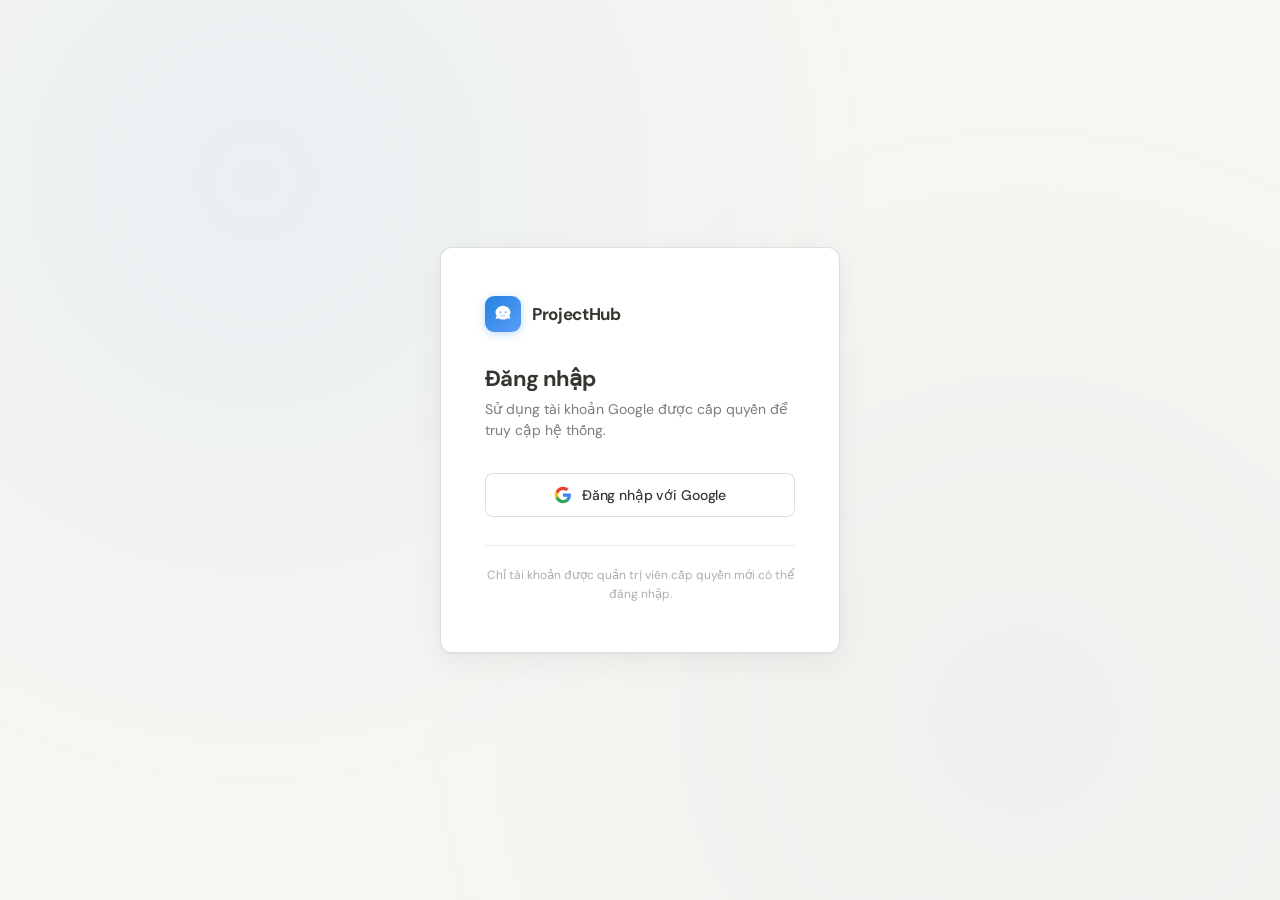
==== commit d5908ed9: "Update index.html" ====
--- a/index.html
+++ b/index.html
@@ -642,6 +642,16 @@
 <!-- INIT: chạy sau khi tất cả scripts đã load -->
 <script>
 (async function() {
+  // 0. Kiểm tra đăng nhập
+  if (typeof isLoggedIn === 'function') {
+    const _hasUrl = GAS_URL && !GAS_URL.includes('YOUR_');
+    if (_hasUrl && !isLoggedIn()) {
+      localStorage.removeItem('ph_session');
+      window.location.href = './login.html';
+      return;
+    }
+  }
+
   // 1. Bind global vars → store
   if (window.__store__) window.__store__.bindGlobals();
 
@@ -671,4 +681,4 @@
 })();
 </script>
 </body>
-</html>+</html>
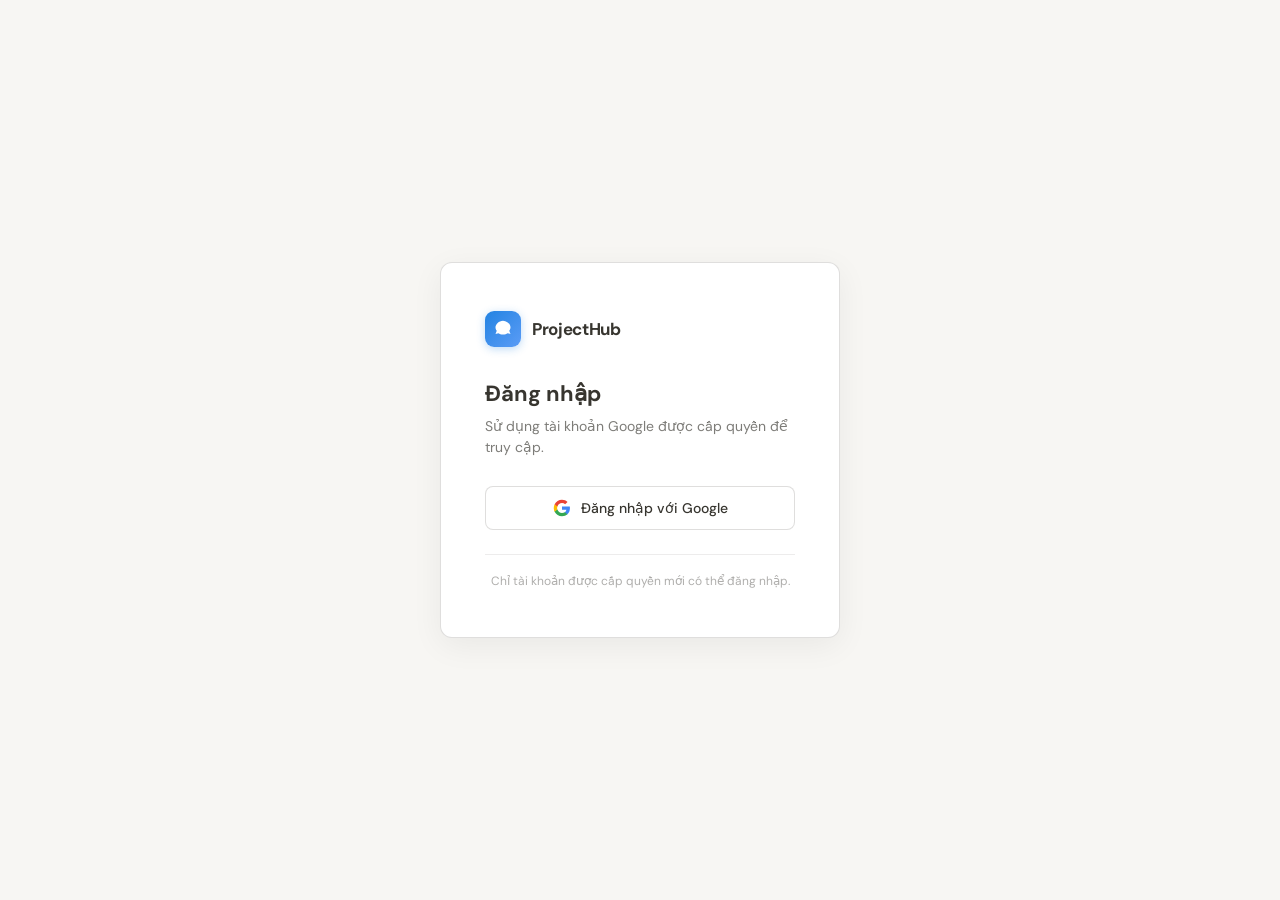
==== commit 321efd3a: "Update index.html" ====
--- a/index.html
+++ b/index.html
@@ -612,12 +612,7 @@
 </div>
 
 <div id="toast"></div>
-<script>
-/* ══════════════════════════════════════════
-   CONFIG — Chỉ sửa GAS_URL tại đây
-   ══════════════════════════════════════════ */
-const GAS_URL = 'https://script.google.com/macros/s/AKfycby-X4xIjkf5x2qyGLiAznwaOIR0VXLTr8fKn8bM8nwtPkMZXL781iP-clcPOAyjcbGk/exec';
-</script>
+<script src="config.js"></script>
 <!-- Store & Router -->
 <script src="src/store.js"></script>
 <script src="src/router.js"></script>
